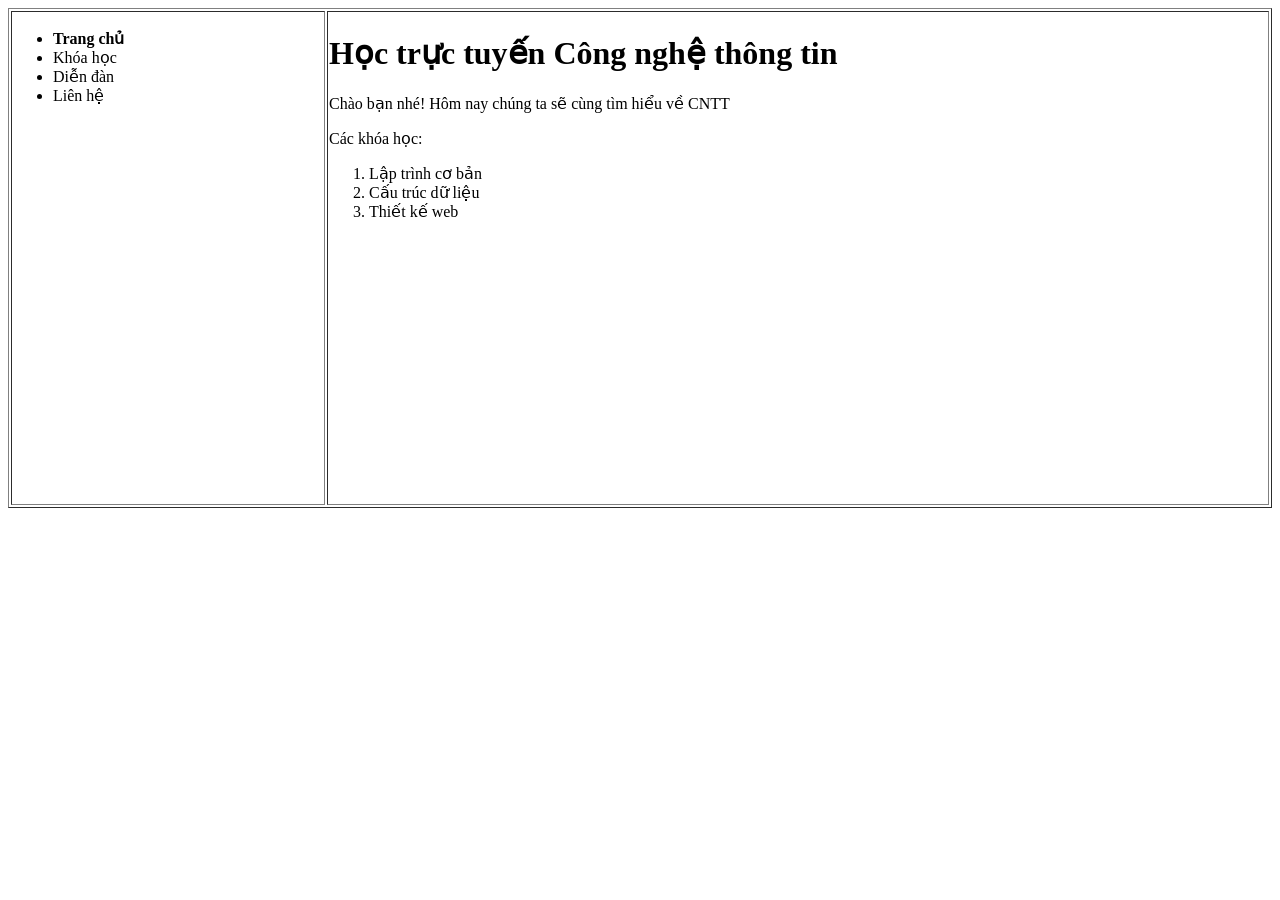
==== index.html @ 733bb161 "Update index.html" ====
<!DOCTYPE html>
<html>
<head>
    <meta charset="UTF-8">
    <title>Phan vung thuan HTML</title>
</head>
<body>

    <table border="1" width="100%" height="500">
        <tr>
            <td width="25%" valign="top">
                <ul>
                    <li><b>Trang chủ</b></li>
                    <li>Khóa học</li>
                    <li>Diễn đàn</li>
                    <li>Liên hệ</li>
                </ul>
            </td>

            <td width="75%" valign="top">
                <h1>Học trực tuyến Công nghệ thông tin</h1>
                <p>Chào bạn nhé! Hôm nay chúng ta sẽ cùng tìm hiểu về CNTT </p>
                
                <p>Các khóa học:</p>
                <ol>
                    <li>Lập trình cơ bản</li>
                    <li>Cấu trúc dữ liệu</li>
                    <li>Thiết kế web</li>
                </ol>
            </td>
        </tr>
    </table>

</body>
</html>
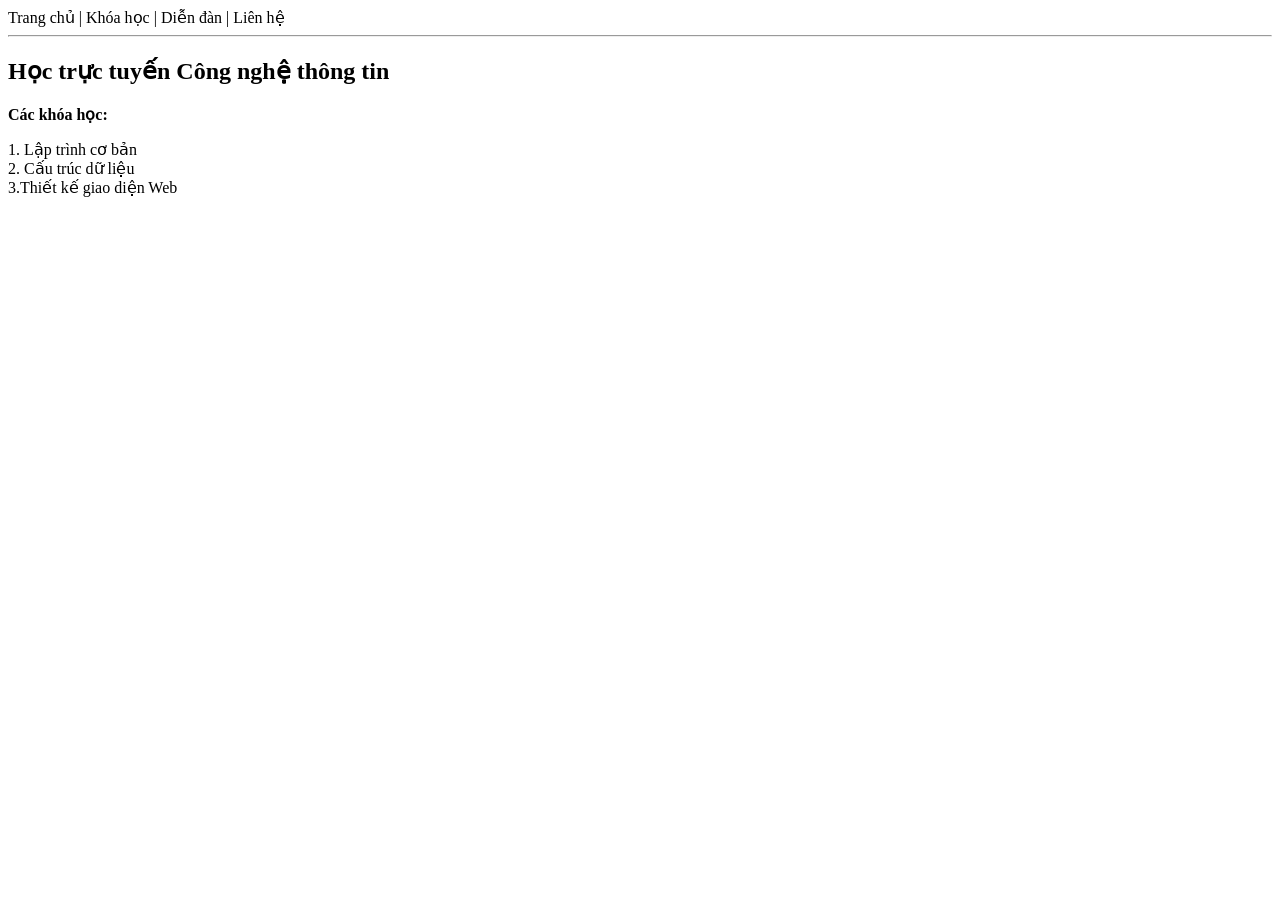
==== commit f9463e39: "Add files via upload" ====
--- a/index.html
+++ b/index.html
@@ -1,35 +1,35 @@
-<!DOCTYPE html>
-<html>
-<head>
-    <meta charset="UTF-8">
-    <title>Phan vung thuan HTML</title>
-</head>
-<body>
-
-    <table border="1" width="100%" height="500">
-        <tr>
-            <td width="25%" valign="top">
-                <ul>
-                    <li><b>Trang chủ</b></li>
-                    <li>Khóa học</li>
-                    <li>Diễn đàn</li>
-                    <li>Liên hệ</li>
-                </ul>
-            </td>
-
-            <td width="75%" valign="top">
-                <h1>Học trực tuyến Công nghệ thông tin</h1>
-                <p>Chào bạn nhé! Hôm nay chúng ta sẽ cùng tìm hiểu về CNTT </p>
-                
-                <p>Các khóa học:</p>
-                <ol>
-                    <li>Lập trình cơ bản</li>
-                    <li>Cấu trúc dữ liệu</li>
-                    <li>Thiết kế web</li>
-                </ol>
-            </td>
-        </tr>
-    </table>
-
-</body>
-</html>
+<!DOCTYPE html>
+<html lang="vi">
+<head>
+    <meta charset="UTF-8">
+    <title>Học trực tuyến CNTT</title>
+</head>
+<body>
+
+<div id="nav-menu">
+    <span>Trang chủ</span> | 
+    <span>Khóa học</span> | 
+    <span>Diễn đàn</span> | 
+    <span>Liên hệ</span>
+</div>
+
+<hr>
+
+<div id="main-content">
+
+    <div class="header-text">
+        <h2>Học trực tuyến Công nghệ thông tin</h2>
+    </div>
+
+    <div class="course-list">
+        <p><b>Các khóa học:</b></p>
+
+        <div>1. Lập trình cơ bản</div>
+        <div>2. Cấu trúc dữ liệu</div>
+        <div>3.Thiết kế giao diện Web</div>
+    </div>
+
+</div>
+
+</body>
+</html>
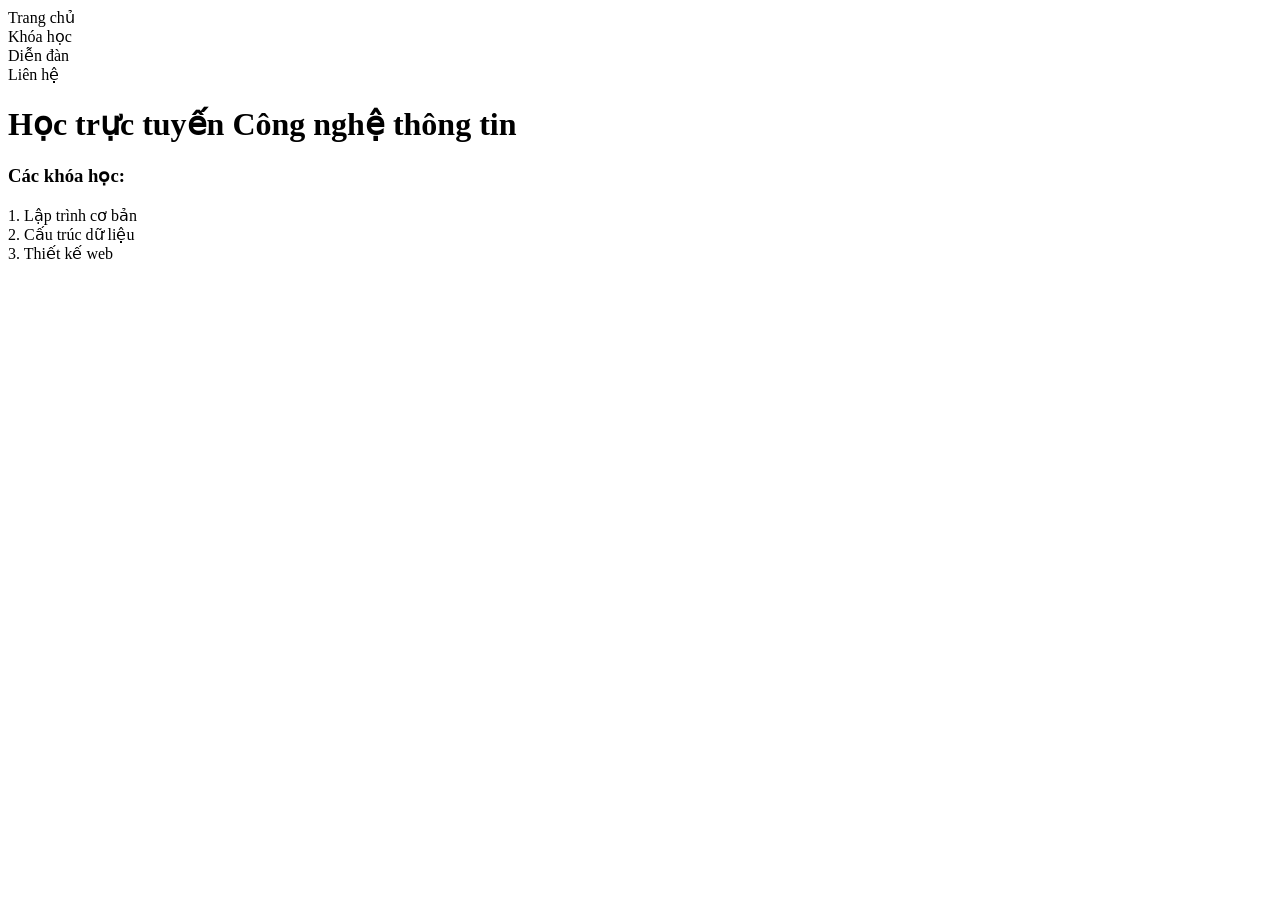
==== commit f396547d: "Add files via upload" ====
--- a/index.html
+++ b/index.html
@@ -2,31 +2,29 @@
 <html lang="vi">
 <head>
     <meta charset="UTF-8">
-    <title>Học trực tuyến CNTT</title>
+    <title>Học trực tuyến công nghệ thông tin</title>
 </head>
 <body>
 
-<div id="nav-menu">
-    <span>Trang chủ</span> | 
-    <span>Khóa học</span> | 
-    <span>Diễn đàn</span> | 
-    <span>Liên hệ</span>
+<div id="vung1">
+    <div>Trang chủ</div>
+    <div>Khóa học</div>
+    <div>Diễn đàn</div>
+    <div>Liên hệ</div>
 </div>
 
-<hr>
+<div id="vung2">
 
-<div id="main-content">
-
-    <div class="header-text">
-        <h2>Học trực tuyến Công nghệ thông tin</h2>
+    <div>
+        <h1>Học trực tuyến Công nghệ thông tin</h1>
     </div>
 
-    <div class="course-list">
-        <p><b>Các khóa học:</b></p>
+    <div>
+        <h3>Các khóa học:</h3>
 
         <div>1. Lập trình cơ bản</div>
         <div>2. Cấu trúc dữ liệu</div>
-        <div>3.Thiết kế giao diện Web</div>
+        <div>3. Thiết kế web</div>
     </div>
 
 </div>
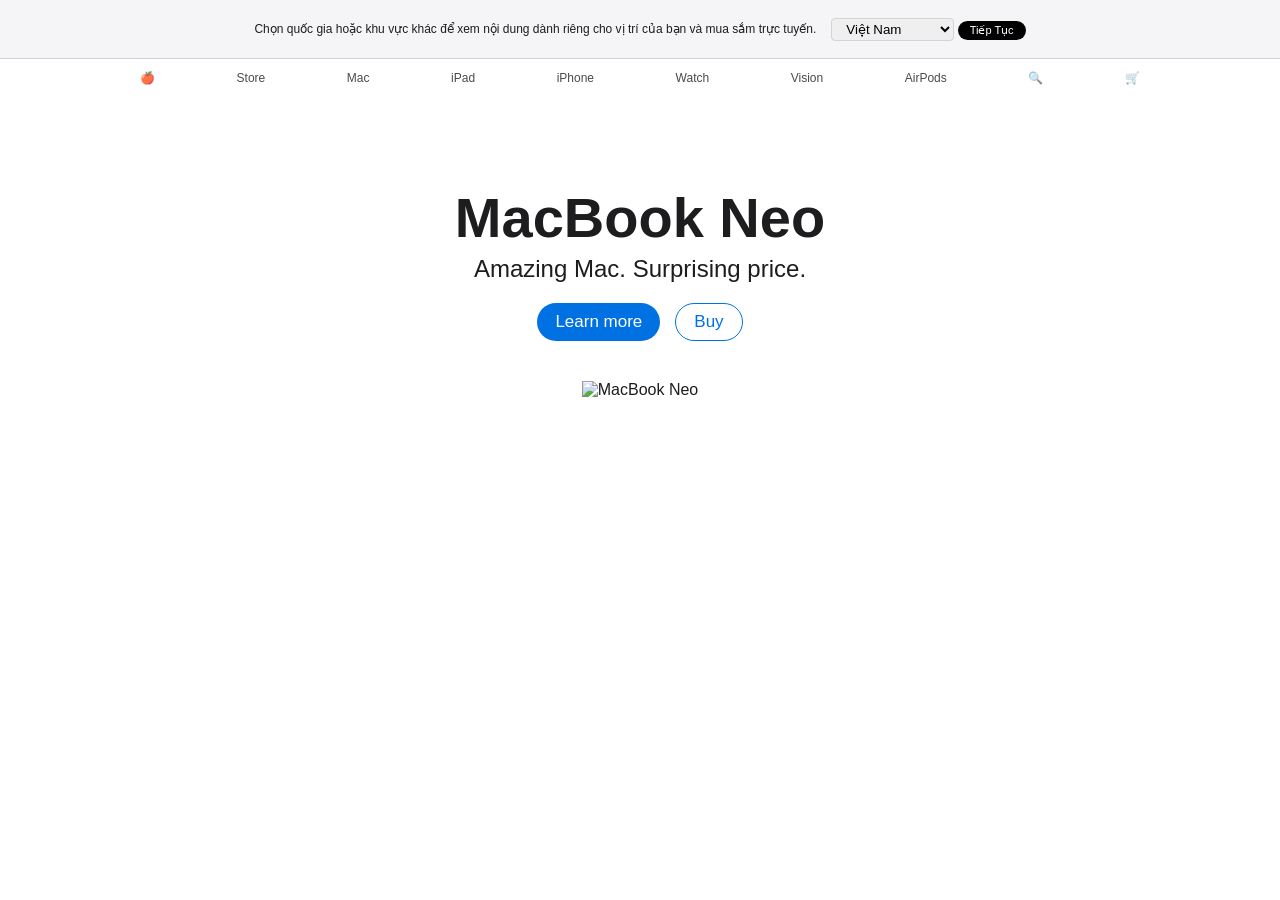
==== commit d0aced67: "Create index.html" ====
--- a/index.html
+++ b/index.html
@@ -1,33 +1,48 @@
-<!DOCTYPE html>
-<html lang="vi">
-<head>
-    <meta charset="UTF-8">
-    <title>Học trực tuyến công nghệ thông tin</title>
-</head>
-<body>
-
-<div id="vung1">
-    <div>Trang chủ</div>
-    <div>Khóa học</div>
-    <div>Diễn đàn</div>
-    <div>Liên hệ</div>
-</div>
-
-<div id="vung2">
-
-    <div>
-        <h1>Học trực tuyến Công nghệ thông tin</h1>
-    </div>
-
-    <div>
-        <h3>Các khóa học:</h3>
-
-        <div>1. Lập trình cơ bản</div>
-        <div>2. Cấu trúc dữ liệu</div>
-        <div>3. Thiết kế web</div>
-    </div>
-
-</div>
-
-</body>
-</html>+<!DOCTYPE html>
+<html lang="vi">
+<head>
+    <meta charset="UTF-8">
+    <meta name="viewport" content="width=device-width, initial-scale=1.0">
+    <title>Apple Rep 1:1</title>
+    <link rel="stylesheet" href="style.css">
+</head>
+<body>
+
+    <div id="QuocGia">
+        <div class="top-bar-content">
+            <p>Chọn quốc gia hoặc khu vực khác để xem nội dung dành riêng cho vị trí của bạn và mua sắm trực tuyến.</p>
+            <div class="controls">
+                <select>
+                    <option>Việt Nam</option>
+                    <option>United States</option>
+                </select>
+                <button class="btn-continue">Tiếp Tục</button>
+            </div>
+        </div>
+    </div>
+
+    <nav id="navigation">
+        <div class="nav-container">
+            <a href="#">🍎</a>
+            <a href="#">Store</a> <a href="#">Mac</a> <a href="#">iPad</a> <a href="#">iPhone</a>
+            <a href="#">Watch</a> <a href="#">Vision</a> <a href="#">AirPods</a>
+            <a href="#">🔍</a> <a href="#">🛒</a>
+        </div>
+    </nav>
+
+    <main id="NoiDung">
+        <div class="product-info">
+            <h1>MacBook Neo</h1>
+            <h2>Amazing Mac. Surprising price.</h2>
+            <div class="cta-buttons">
+                <button class="btn-blue">Learn more</button>
+                <button class="btn-outline">Buy</button>
+            </div>
+        </div>
+        <div class="product-image">
+            <img src="https://www.apple.com/v/macbook-air/q/images/overview/compare/compare_mba_13_15_m3__96906v89v02u_large.png" alt="MacBook Neo">
+        </div>
+    </main>
+
+</body>
+</html>
--- a/style.css
+++ b/style.css
@@ -0,0 +1,126 @@
+/* Cài đặt cơ bản */
+body {
+    font-family: -apple-system, BlinkMacSystemFont, "Segoe UI", Roboto, Helvetica, Arial, sans-serif;
+    margin: 0;
+    padding: 0;
+    background-color: #ffffff;
+    color: #1d1d1f;
+}
+
+/* 1. Phần thông báo quốc gia */
+#QuocGia {
+    background-color: #f5f5f7;
+    padding: 10px 0;
+    font-size: 12px;
+    border-bottom: 1px solid #d2d2d7;
+}
+
+.top-bar-content {
+    max-width: 1000px;
+    margin: 0 auto;
+    display: flex;
+    justify-content: center;
+    align-items: center;
+    gap: 15px;
+}
+
+#QuocGia select {
+    padding: 2px 10px;
+    border-radius: 4px;
+    border: 1px solid #d2d2d7;
+}
+
+.btn-continue {
+    background-color: #000;
+    color: #fff;
+    border: none;
+    padding: 3px 12px;
+    border-radius: 12px;
+    cursor: pointer;
+    font-size: 11px;
+}
+
+.close-btn {
+    font-size: 18px;
+    cursor: pointer;
+    margin-left: 10px;
+}
+
+/* 2. Thanh điều hướng */
+#navigation {
+    background-color: rgba(255, 255, 255, 0.8);
+    backdrop-filter: blur(10px);
+    padding: 12px 0;
+}
+
+.nav-container {
+    max-width: 1000px;
+    margin: 0 auto;
+    display: flex;
+    justify-content: space-between;
+    align-items: center;
+}
+
+#navigation a {
+    text-decoration: none;
+    color: #1d1d1f;
+    font-size: 12px;
+    opacity: 0.8;
+}
+
+#navigation a:hover {
+    opacity: 1;
+}
+
+/* 3. Nội dung chính */
+#NoiDung {
+    text-align: center;
+    padding-top: 50px;
+}
+
+#NoiDung h1 {
+    font-size: 56px;
+    font-weight: 600;
+    margin-bottom: 0;
+}
+
+#NoiDung h2 {
+    font-size: 24px;
+    font-weight: 400;
+    margin-top: 5px;
+}
+
+.cta-buttons {
+    margin: 20px 0;
+    display: flex;
+    justify-content: center;
+    gap: 15px;
+}
+
+.btn-blue {
+    background-color: #0071e3;
+    color: white;
+    border: none;
+    padding: 8px 18px;
+    border-radius: 20px;
+    font-size: 17px;
+    cursor: pointer;
+}
+
+.btn-outline {
+    background-color: transparent;
+    color: #0071e3;
+    border: 1px solid #0071e3;
+    padding: 8px 18px;
+    border-radius: 20px;
+    font-size: 17px;
+    cursor: pointer;
+}
+
+/* Hình ảnh sản phẩm */
+.product-image img {
+    max-width: 800px;
+    width: 90%;
+    height: auto;
+    margin-top: 20px;
+}
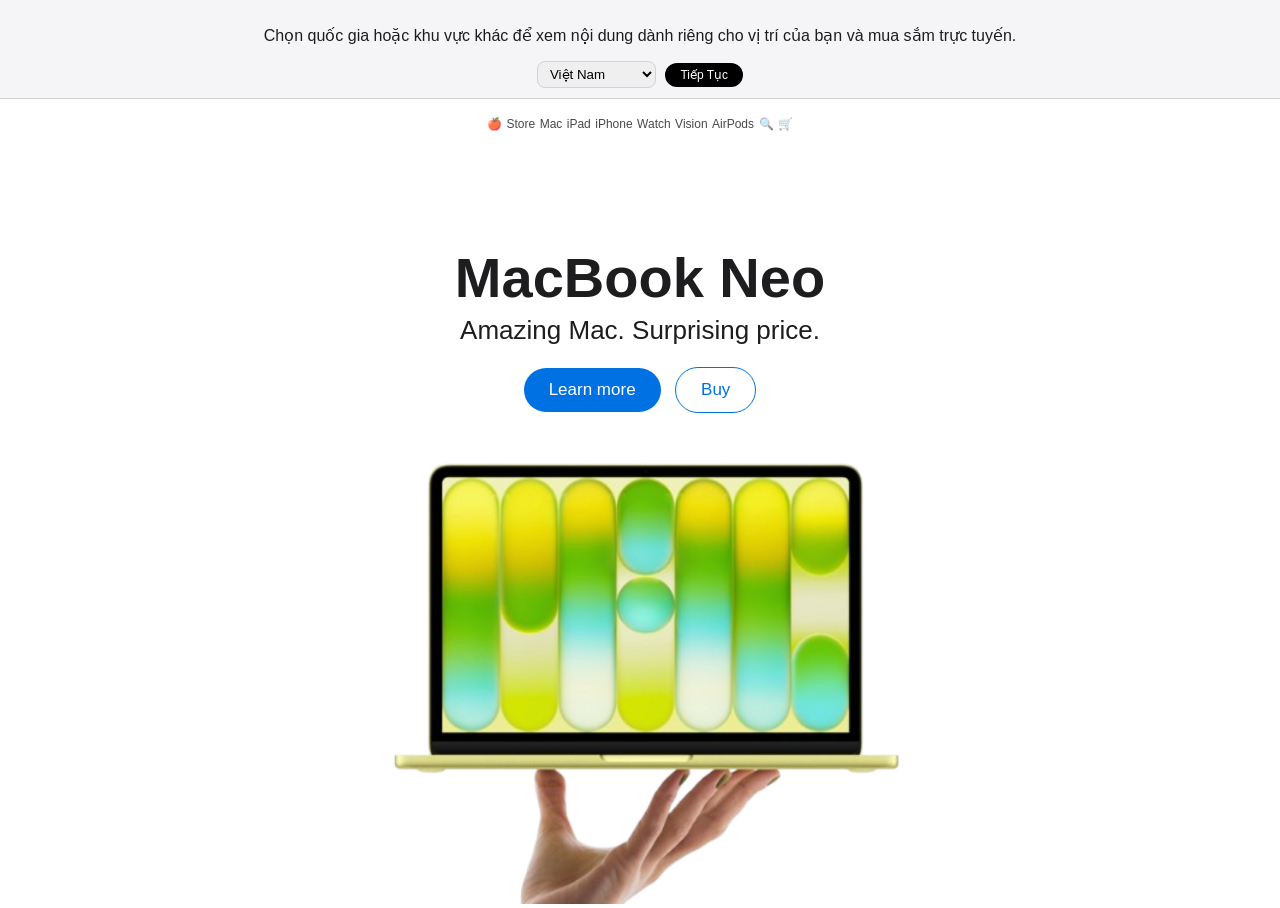
==== commit 239cf784: "Update index.html" ====
--- a/index.html
+++ b/index.html
@@ -39,9 +39,9 @@
                 <button class="btn-outline">Buy</button>
             </div>
         </div>
-        <div class="product-image">
-            <img src="https://www.apple.com/v/macbook-air/q/images/overview/compare/compare_mba_13_15_m3__96906v89v02u_large.png" alt="MacBook Neo">
-        </div>
+       <div class="product-image">
+    <img src="macbookneo.png" alt="MacBook Neo">
+</div>
     </main>
 
 </body>
--- a/style.css
+++ b/style.css
@@ -1,64 +1,43 @@
-/* Cài đặt cơ bản */
+/* style.css - Bản cập nhật hoàn thiện */
 body {
     font-family: -apple-system, BlinkMacSystemFont, "Segoe UI", Roboto, Helvetica, Arial, sans-serif;
     margin: 0;
     padding: 0;
-    background-color: #ffffff;
+    background-color: #ffffff !important; /* Ép nền trắng */
     color: #1d1d1f;
 }
 
-/* 1. Phần thông báo quốc gia */
+/* Thanh thông báo trên cùng */
 #QuocGia {
     background-color: #f5f5f7;
     padding: 10px 0;
-    font-size: 12px;
+    text-align: center;
     border-bottom: 1px solid #d2d2d7;
 }
 
-.top-bar-content {
-    max-width: 1000px;
-    margin: 0 auto;
-    display: flex;
-    justify-content: center;
-    align-items: center;
-    gap: 15px;
-}
-
 #QuocGia select {
-    padding: 2px 10px;
-    border-radius: 4px;
+    padding: 4px 8px;
+    border-radius: 8px;
     border: 1px solid #d2d2d7;
 }
 
-.btn-continue {
+#QuocGia button {
     background-color: #000;
     color: #fff;
     border: none;
-    padding: 3px 12px;
-    border-radius: 12px;
+    padding: 5px 15px;
+    border-radius: 15px;
     cursor: pointer;
-    font-size: 11px;
+    font-size: 12px;
+    margin-left: 5px;
 }
 
-.close-btn {
-    font-size: 18px;
-    cursor: pointer;
-    margin-left: 10px;
-}
-
-/* 2. Thanh điều hướng */
+/* Thanh điều hướng Menu */
 #navigation {
-    background-color: rgba(255, 255, 255, 0.8);
-    backdrop-filter: blur(10px);
-    padding: 12px 0;
-}
-
-.nav-container {
-    max-width: 1000px;
-    margin: 0 auto;
     display: flex;
-    justify-content: space-between;
-    align-items: center;
+    justify-content: center;
+    gap: 30px;
+    padding: 15px 0;
 }
 
 #navigation a {
@@ -68,59 +47,50 @@
     opacity: 0.8;
 }
 
-#navigation a:hover {
-    opacity: 1;
+/* Nội dung MacBook Neo */
+#NoiDung {
+    text-align: center;
+    padding-top: 60px;
 }
 
-/* 3. Nội dung chính */
-#NoiDung {
-    text-align: center;
-    padding-top: 50px;
+h1 {
+    font-size: 56px;
+    font-weight: 600;
+    margin-bottom: 5px;
 }
 
-#NoiDung h1 {
-    font-size: 56px;
-    font-weight: 600;
-    margin-bottom: 0;
+h2 {
+    font-size: 26px;
+    font-weight: 400;
+    margin-top: 0;
 }
 
-#NoiDung h2 {
-    font-size: 24px;
-    font-weight: 400;
-    margin-top: 5px;
-}
-
-.cta-buttons {
-    margin: 20px 0;
-    display: flex;
-    justify-content: center;
-    gap: 15px;
-}
-
+/* Nút bấm xanh và trắng */
 .btn-blue {
     background-color: #0071e3;
     color: white;
     border: none;
-    padding: 8px 18px;
-    border-radius: 20px;
+    padding: 12px 25px;
+    border-radius: 25px;
     font-size: 17px;
     cursor: pointer;
+    margin-right: 10px;
 }
 
 .btn-outline {
     background-color: transparent;
     color: #0071e3;
     border: 1px solid #0071e3;
-    padding: 8px 18px;
-    border-radius: 20px;
+    padding: 12px 25px;
+    border-radius: 25px;
     font-size: 17px;
     cursor: pointer;
 }
 
-/* Hình ảnh sản phẩm */
-.product-image img {
+/* Ảnh sản phẩm */
+img {
     max-width: 800px;
     width: 90%;
     height: auto;
-    margin-top: 20px;
+    margin-top: 40px;
 }
